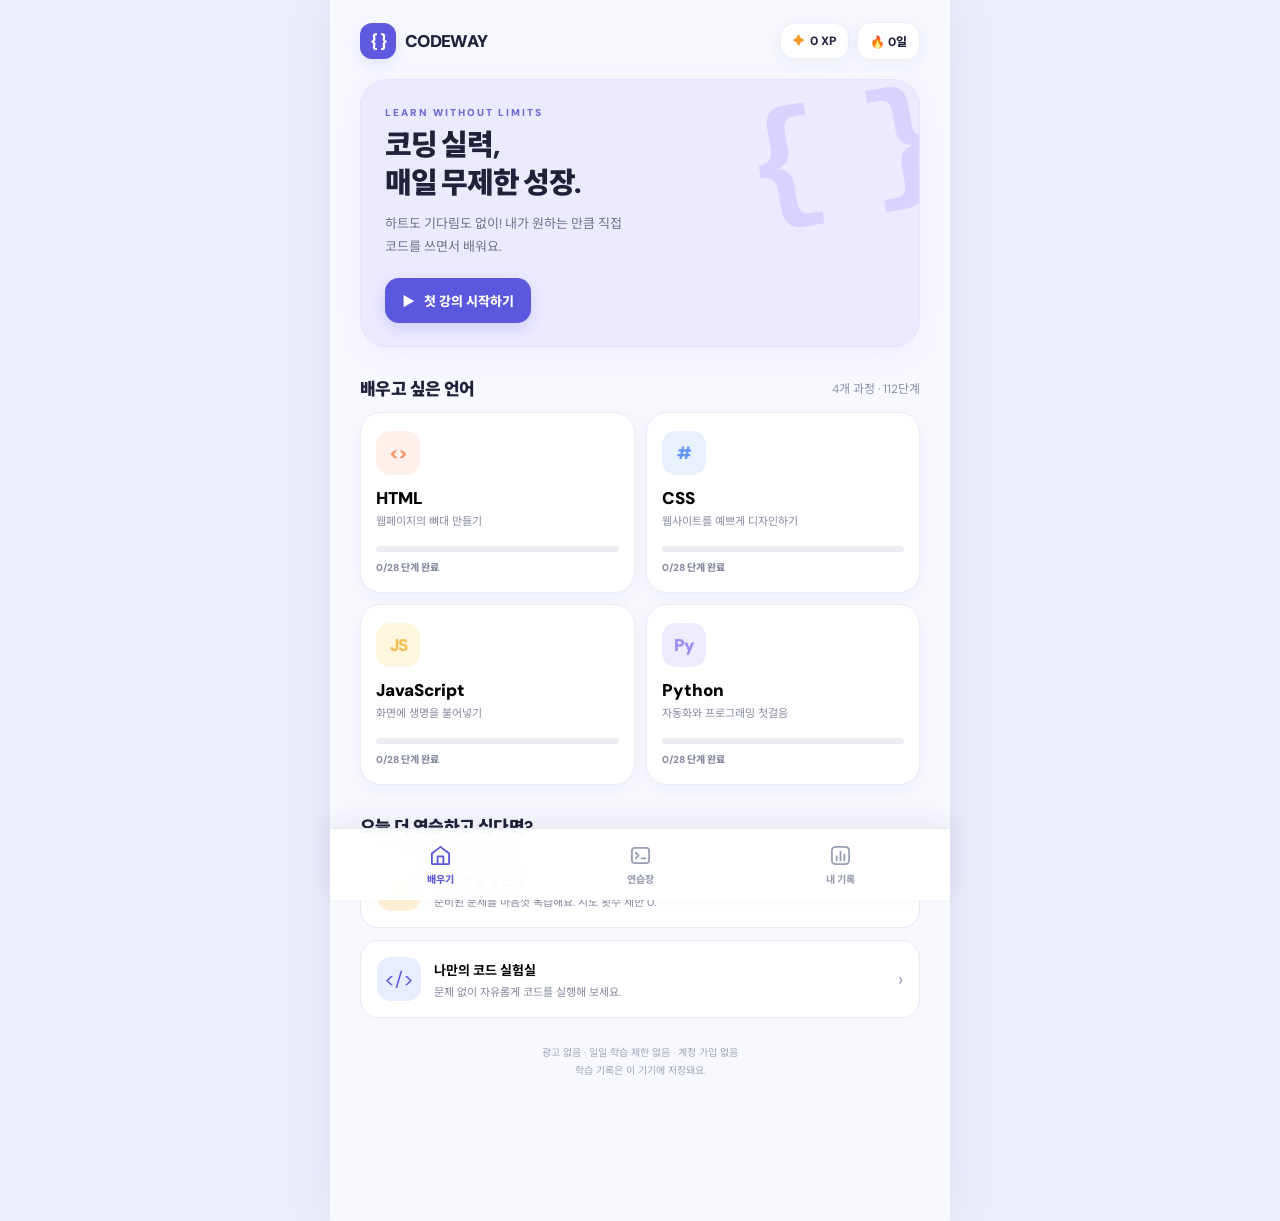
==== index.html @ e931403c "Add files via upload" ====
<!doctype html>
<html lang="ko">
<head>
  <meta charset="utf-8">
  <meta name="viewport" content="width=device-width, initial-scale=1, viewport-fit=cover">
  <meta name="theme-color" content="#f8f9ff">
  <meta name="apple-mobile-web-app-capable" content="yes">
  <meta name="apple-mobile-web-app-status-bar-style" content="default">
  <meta name="apple-mobile-web-app-title" content="CODEWAY">
  <meta name="description" content="하루 제한 없이 배우는 한국어 코딩 학습 앱. HTML, CSS, JavaScript, Python 무료 강의와 실습.">
  <link rel="manifest" href="./manifest.webmanifest">
  <link rel="apple-touch-icon" href="./icon-192.png">
  <link rel="icon" type="image/svg+xml" href="./icon.svg">
  <link rel="stylesheet" href="./styles.css">
  <title>CODEWAY — 무제한 코딩 학습</title>
</head>
<body>
  <div id="app" aria-live="off"><div class="boot"><div class="brand-mark">{ }</div><strong>CODEWAY</strong><p>코딩의 모든 날이 열려 있어요.</p></div></div>
  <div id="toast" class="toast" role="status" aria-live="polite"></div>
  <script src="./lessons.js"></script>
  <script src="./app.js"></script>
</body>
</html>
---- styles.css ----
@import url('https://fonts.googleapis.com/css2?family=DM+Sans:wght@400;500;600;700;800&family=Noto+Sans+KR:wght@400;500;600;700;800;900&display=swap');
:root{font-family:'DM Sans','Noto Sans KR',-apple-system,BlinkMacSystemFont,sans-serif;color:#20223c;background:#f8f9ff;font-synthesis:none;-webkit-font-smoothing:antialiased}*{box-sizing:border-box}html{scroll-behavior:smooth}body{margin:0;min-width:320px}button,textarea,select{font:inherit}button{cursor:pointer}button:disabled{cursor:wait;opacity:.55}a{color:inherit}#app{max-width:620px;margin:0 auto;min-height:100dvh;background:#f8f9ff}.screen{padding:0 22px 115px;min-height:100dvh}.boot{min-height:100dvh;display:flex;align-items:center;justify-content:center;flex-direction:column;gap:9px}.boot p{color:#7c8096}.topbar{display:flex;justify-content:space-between;align-items:center;padding-top:calc(22px + env(safe-area-inset-top,0px));padding-bottom:19px;gap:12px}.brand{display:flex;align-items:center;gap:9px;font-weight:900;font-size:17px;letter-spacing:-.65px}.brand-mark{width:36px;height:36px;background:#5e59df;color:white;border-radius:12px;display:grid;place-items:center;font-size:17px;font-weight:800;letter-spacing:-1px;box-shadow:0 6px 16px #5d59df24}.top-right{display:flex;gap:8px;align-items:center}.metric{background:white;border:1px solid #eeeef8;border-radius:14px;padding:9px 12px;font-weight:800;font-size:12px;display:flex;gap:5px;align-items:center;box-shadow:0 4px 18px #232a6010}.metric .spark{color:#f09a25}.eyebrow{text-transform:uppercase;letter-spacing:2px;color:#6e6bd4;font-size:10px;font-weight:900;margin:0 0 7px}.hero{background:#eceaff;border-radius:27px;position:relative;padding:26px 24px 23px;overflow:hidden;border:1px solid #e6e1ff;box-shadow:0 8px 30px #514cd210}.hero::after{content:'{ }';position:absolute;font-family:monospace;font-size:132px;font-weight:900;letter-spacing:-20px;color:#d8d3ff;right:-5px;top:3px;transform:rotate(-10deg);pointer-events:none}.hero>*{position:relative;z-index:1}.hero h1{font-size:29px;letter-spacing:-1.3px;line-height:1.32;margin:0 0 9px;font-weight:900}.hero p{font-size:13px;color:#71738d;line-height:1.8;margin:0 0 20px;max-width:244px}.primary{border:none;background:#5c58dd;color:#fff;font-weight:800;padding:13px 17px;border-radius:14px;box-shadow:0 5px 14px #5c58dd30;display:inline-flex;align-items:center;justify-content:center;gap:9px;font-size:13px}.primary:active,.outline:active,.course-card:active,.lesson-row:active{transform:scale(.985)}.primary.large{width:100%;font-size:15px;padding:16px}.secondary{border:none;background:#ecebfb;border-radius:13px;color:#5353b7;font-weight:800;padding:12px 15px;font-size:13px}.outline{border:1px solid #e1e2f0;background:#fff;border-radius:13px;padding:12px 15px;color:#373b57;font-weight:800;font-size:13px}.mini-text{font-size:12px;color:#8b90a6}.section-head{display:flex;justify-content:space-between;align-items:center;gap:8px;margin:28px 0 12px}.section-head h2{font-size:17px;font-weight:900;letter-spacing:-.6px;margin:0}.section-head .helper{font-size:12px;color:#8b90a6}.cards{display:grid;grid-template-columns:1fr 1fr;gap:11px}.course-card{border:1px solid #eaebf5;background:white;border-radius:21px;padding:18px 15px;text-align:left;min-height:178px;box-shadow:0 5px 17px #1f26600b;display:flex;flex-direction:column;transition:transform .1s}.course-logo{width:44px;height:44px;border-radius:14px;background:var(--tint);display:grid;place-items:center;font-weight:900;color:var(--accent);font-size:17px;letter-spacing:-1px}.course-card strong{font-size:17px;font-weight:900;margin:12px 0 4px}.course-card small{font-size:11px;color:#878ba2;line-height:1.5;min-height:33px}.progress-line{height:6px;background:#ececf5;border-radius:10px;overflow:hidden;width:100%;margin-top:auto}.progress-line span{display:block;background:var(--accent,#625be0);height:100%;border-radius:10px;transition:width .2s}.progress-meta{color:#858ba1;font-size:10px;font-weight:800;margin-top:7px}.callout{background:white;border:1px solid #e8e9f5;padding:16px;border-radius:18px;display:flex;align-items:center;gap:13px;margin-top:12px}.callout-icon{width:44px;height:44px;background:#fff0d7;color:#b76e16;border-radius:14px;display:grid;place-items:center;font-size:20px;flex-shrink:0}.callout-copy{flex:1;min-width:0}.callout-copy strong{font-size:13px}.callout-copy p{font-size:11px;color:#84899e;margin:4px 0 0;line-height:1.5}.callout-arrow{font-size:19px;color:#9b9eb3}.bottom-nav{position:fixed;bottom:0;left:50%;transform:translateX(-50%);width:min(100%,620px);display:grid;grid-template-columns:repeat(3,1fr);background:#ffffffed;border-top:1px solid #e9e9f5;backdrop-filter:blur(22px);padding:10px 10px calc(9px + env(safe-area-inset-bottom,0px));z-index:30;box-shadow:0 -9px 22px #2e315712}.nav-item{border:0;background:transparent;color:#9aa0b3;display:flex;flex-direction:column;align-items:center;gap:4px;font-weight:800;font-size:10px;padding:5px}.nav-item.active{color:#5c58dc}.nav-item svg{width:23px;height:23px;stroke:currentColor;stroke-width:1.9;fill:none;stroke-linecap:round;stroke-linejoin:round}.page-title{font-size:27px;line-height:1.3;font-weight:900;letter-spacing:-1px;margin:10px 0 6px}.page-subtitle{font-size:13px;color:#8b90a6;margin:0 0 24px;line-height:1.75}.back{background:none;border:none;padding:9px 0;color:#52546c;font-weight:800;font-size:14px}.course-head{border-radius:25px;padding:22px;background:var(--tint);margin:11px 0 18px;display:flex;gap:14px;align-items:center}.course-head .course-logo{width:56px;height:56px;background:#ffffffb8;font-size:22px;border-radius:17px;flex-shrink:0}.course-head strong{font-size:22px;font-weight:900}.course-head p{font-size:12px;color:#777c95;margin:4px 0 0}.chapter{border:1px solid #e9eaf4;border-radius:19px;background:white;margin-bottom:13px;overflow:hidden}.chapter-head{padding:15px 17px;display:flex;align-items:center;gap:10px;border-bottom:1px solid #f0f0f6}.chapter-num{background:#f0effe;color:#6561cc;width:36px;height:36px;display:grid;place-items:center;border-radius:12px;font-weight:900;font-size:12px}.chapter-head strong{font-size:14px}.chapter-head p{margin:3px 0 0;font-size:11px;color:#9296a9}.lesson-row{display:flex;align-items:center;gap:12px;width:100%;border:none;background:white;padding:12px 16px;text-align:left;border-bottom:1px solid #f1f2f8}.lesson-row:last-child{border:0}.lesson-symbol{width:34px;height:34px;border-radius:50%;background:#f1f2f8;display:grid;place-items:center;font-size:14px;font-weight:900;color:#9399b5;flex-shrink:0}.lesson-symbol.done{color:#fff;background:#6ec79d}.lesson-symbol.quiz{color:#c38b20;background:#fff2cf}.lesson-row strong{font-size:12px;font-weight:800;flex:1}.lesson-row small{font-size:11px;color:#9aa1b3}.lesson-row .chevron{color:#b2b5c6;font-size:18px}.lesson-top{padding:calc(14px + env(safe-area-inset-top,0px)) 20px 15px;display:flex;align-items:center;gap:14px;position:sticky;top:0;background:#f8f9ffef;backdrop-filter:blur(18px);z-index:20}.close-x{width:34px;height:34px;border:none;background:#fff;border-radius:11px;font-size:21px;color:#53536c;box-shadow:0 2px 8px #2220440b}.lesson-top .progress-line{margin:0;flex:1;height:8px}.lesson-count{font-size:11px;font-weight:900;color:#8c8ca4;white-space:nowrap}.lesson-screen{padding:0 20px 140px}.pill{display:inline-flex;border-radius:99px;padding:6px 10px;background:#efedff;color:#5f5bbf;font-size:10px;font-weight:900;letter-spacing:.3px;margin-top:13px}.lesson-heading{font-size:27px;font-weight:900;letter-spacing:-1.1px;margin:13px 0 12px;line-height:1.32}.lesson-explain{font-size:14px;color:#60677e;line-height:1.9;background:#fff;border:1px solid #eeedf7;border-radius:16px;padding:16px;margin-bottom:17px;white-space:pre-wrap}.lesson-subhead{font-weight:900;font-size:14px;margin:20px 0 10px;display:flex;justify-content:space-between;align-items:center}.sample{background:#252941;color:#e7eaff;border-radius:16px;padding:15px;white-space:pre-wrap;font-size:12px;line-height:1.7;overflow-x:auto;font-family:ui-monospace,SFMono-Regular,Consolas,monospace;margin:0 0 17px}.task-box{border:1px solid #dedcf9;background:#f0efff;border-radius:16px;padding:16px;margin:12px 0 14px}.task-box .task-label{font-size:10px;letter-spacing:1px;font-weight:900;color:#6962c8}.task-box p{font-size:13px;font-weight:750;line-height:1.75;color:#323654;margin:6px 0 0}.editor-wrap{border:1px solid #e1e4ee;background:#20243b;border-radius:17px;overflow:hidden;box-shadow:0 8px 26px #20243b14}.editor-top{display:flex;align-items:center;justify-content:space-between;background:#2c304a;color:#a9b2d0;padding:11px 13px;font-size:11px;font-weight:800}.dots{display:flex;gap:5px;align-items:center}.dots i{display:block;width:7px;height:7px;border-radius:50%;background:#ff7b91}.dots i:nth-child(2){background:#ffca6b}.dots i:nth-child(3){background:#6bd4ab}.code-input{width:100%;min-height:195px;max-height:440px;padding:17px 15px;background:#20243b;color:#f2f4ff;border:0;resize:vertical;outline:none;font:13px/1.75 ui-monospace,SFMono-Regular,Consolas,monospace;tab-size:2;display:block;overflow-wrap:normal;white-space:pre}.code-input::placeholder{color:#79819b}.keyboard-row{background:#2c304a;display:flex;gap:6px;padding:8px 10px;overflow-x:auto}.keycap{background:#404763;border:1px solid #565e7d;color:#e7eaf8;border-radius:7px;min-width:33px;height:29px;font:12px ui-monospace,monospace;flex:0 0 auto}.editor-tools{display:flex;gap:8px;margin-top:11px;flex-wrap:wrap}.hint{border:1px solid #f4e3b5;background:#fff9e7;border-radius:13px;padding:13px;margin-top:12px;font-size:12px;line-height:1.75;color:#906f23}.answer{white-space:pre-wrap;background:#f0f8f2;color:#2e7150;border:1px solid #cbe9d7;border-radius:13px;padding:13px;line-height:1.8;font:12px ui-monospace,monospace;overflow-x:auto;margin-top:12px}.feedback{border-radius:16px;padding:15px;margin-top:16px;font-size:12px;line-height:1.7}.feedback.pass{background:#ebfaf3;border:1px solid #b9e5ce;color:#276648}.feedback.fail{background:#fff5ec;border:1px solid #f1d6c0;color:#91542a}.feedback.error{background:#fff0f2;border:1px solid #f0c8d2;color:#9d3858}.feedback strong{font-size:14px;font-weight:900}.feedback pre{margin:11px 0 0;background:#ffffffaa;border:1px solid #ffffffad;border-radius:8px;padding:10px;white-space:pre-wrap;overflow-wrap:anywhere;font:12px/1.6 ui-monospace,monospace;max-height:200px;overflow:auto}.preview{width:100%;height:180px;background:#fff;border:1px solid #e6e7ee;border-radius:14px;margin:8px 0 5px}.run-bar{margin-top:16px}.finish-actions{display:flex;gap:8px;margin-top:12px}.finish-actions button{flex:1}.quiz-options{display:grid;gap:10px;margin:15px 0}.quiz-option{background:white;border:1.5px solid #e6e7f1;border-radius:15px;padding:17px 16px;font-weight:800;font-size:14px;text-align:left;color:#363a58;display:flex;align-items:center;gap:12px}.quiz-option:disabled{opacity:1;cursor:default}.quiz-option.correct{border-color:#56bc91;background:#effaf3;color:#25724e}.quiz-option.incorrect{border-color:#ed8d91;background:#fff3f4;color:#a64c59}.quiz-option .opt-letter{width:29px;height:29px;border-radius:9px;background:#f0effc;color:#6865c4;display:grid;place-items:center;font-size:12px;flex-shrink:0}.quiz-question{font-size:18px;font-weight:900;line-height:1.65;margin:14px 0 15px}.playground-intro{border-radius:20px;padding:20px;background:#edeaff;margin-bottom:20px}.playground-intro h2{font-size:20px;margin:0 0 7px}.playground-intro p{color:#73768e;font-size:12px;margin:0;line-height:1.7}.lang-tabs{display:grid;grid-template-columns:repeat(4,1fr);gap:6px;margin:12px 0}.lang-tab{border:none;background:#f0f0f7;padding:10px 4px;border-radius:11px;color:#85899d;font-size:12px;font-weight:900}.lang-tab.active{background:#5e59df;color:white}.record-banner{background:#242747;color:white;padding:22px;border-radius:24px;display:flex;align-items:center;justify-content:space-between;margin:16px 0}.record-banner h2{font-size:29px;font-weight:900;margin:4px 0}.record-banner p{margin:0;font-size:11px;color:#bdc4df}.record-star{font-size:43px}.stats-grid{display:grid;grid-template-columns:repeat(2,1fr);gap:11px}.stat-tile{border:1px solid #e9eaf4;border-radius:18px;background:#fff;padding:18px}.stat-tile strong{font-size:24px;font-weight:900}.stat-tile p{font-size:11px;color:#9a9eb1;margin:7px 0 0}.activity{display:flex;align-items:end;gap:9px;height:150px;padding:15px 2px 0}.day{flex:1;display:flex;flex-direction:column;align-items:center;justify-content:end;gap:8px;height:100%}.bar-track{height:108px;border-radius:8px;background:#f0eff9;width:100%;display:flex;align-items:end;overflow:hidden}.bar-fill{background:#837cf0;width:100%;border-radius:7px 7px 3px 3px;min-height:0}.day span{color:#969bac;font-size:10px;font-weight:800}.course-progress-row{background:#fff;border:1px solid #e9eaf4;border-radius:16px;padding:14px;margin-bottom:9px}.course-progress-row .line{display:flex;justify-content:space-between;font-size:13px;font-weight:800;margin-bottom:11px}.course-progress-row .line small{font-size:11px;color:#9a9db2}.info-note{padding:13px;background:#fff;border:1px solid #e6e7f2;border-radius:13px;color:#9296a8;font-size:11px;line-height:1.8;margin:14px 0}.toast{position:fixed;z-index:100;bottom:calc(97px + env(safe-area-inset-bottom,0px));left:50%;transform:translate(-50%,30px);opacity:0;pointer-events:none;background:#222640;color:white;font-size:12px;font-weight:800;padding:12px 17px;border-radius:12px;box-shadow:0 15px 36px #161b4645;transition:.2s;max-width:92%;text-align:center}.toast.show{opacity:1;transform:translate(-50%,0)}.footer-note{text-align:center;color:#a1a5b5;font-size:10px;line-height:1.8;margin:26px 4px}.loading-spinner{display:inline-block;width:12px;height:12px;border:2px solid #ffffff80;border-top-color:white;border-radius:50%;animation:spin .7s linear infinite}@keyframes spin{to{transform:rotate(360deg)}}@media(min-width:620px){body{background:#ebeefa}#app{box-shadow:0 0 50px #252b6014}.screen{padding-left:30px;padding-right:30px}.lesson-screen{padding-left:30px;padding-right:30px}}@media(max-width:370px){.screen{padding-left:16px;padding-right:16px}.hero{padding:23px 20px}.hero h1{font-size:26px}.metric{padding:8px}.course-card{padding:14px 11px}.lesson-screen{padding-left:15px;padding-right:15px}}
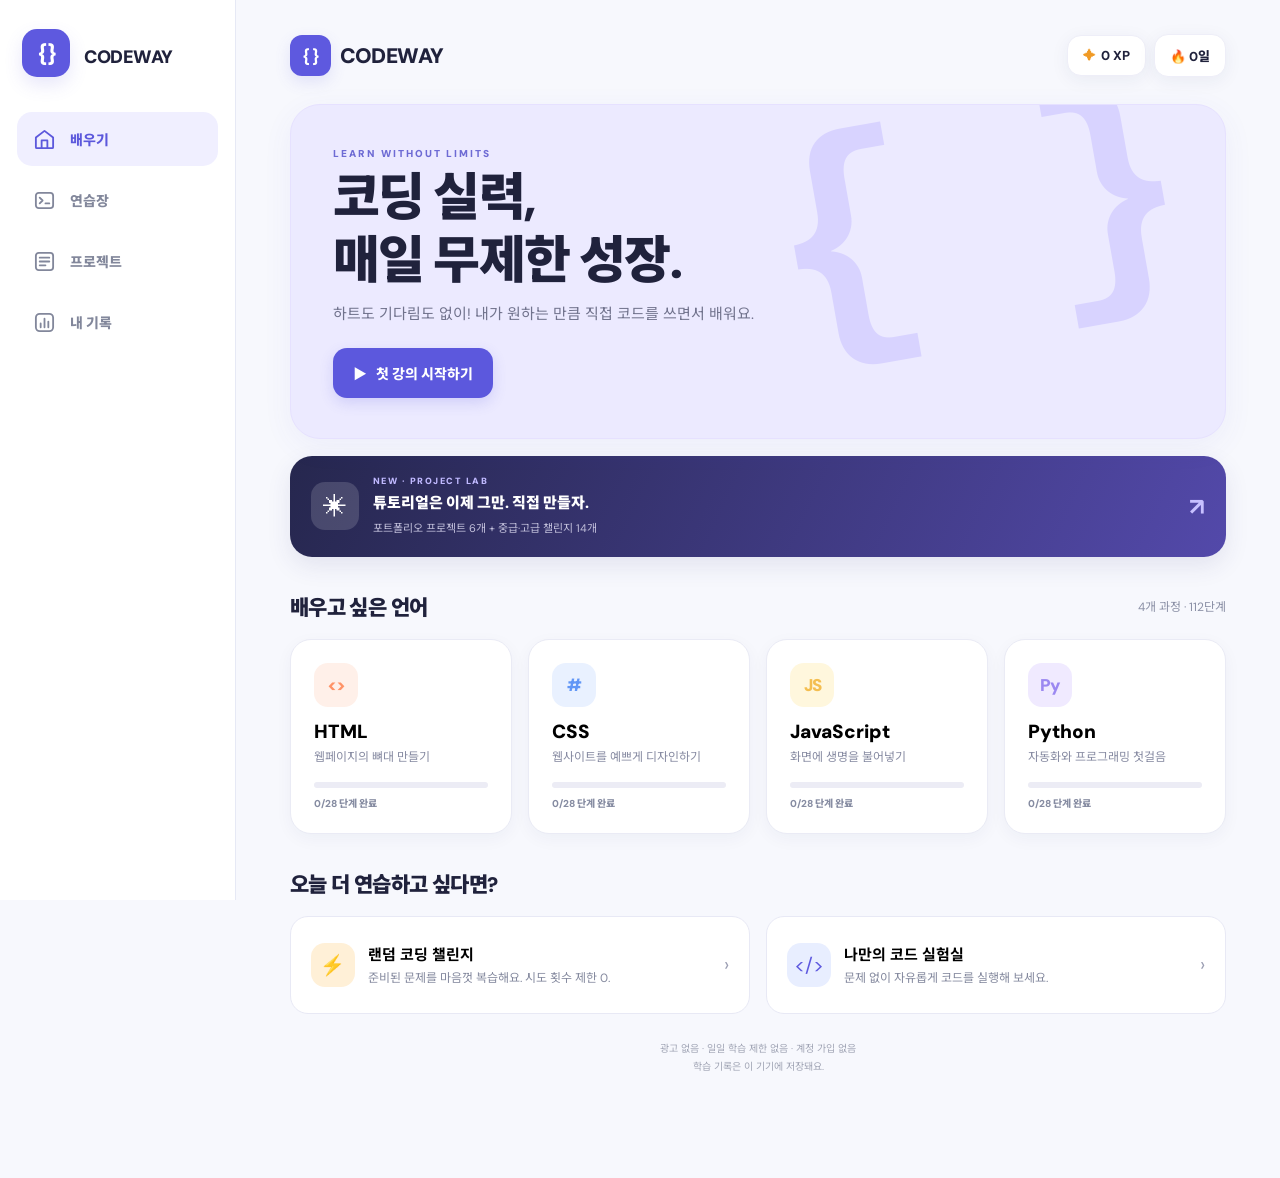
==== commit 1955bb46: "Add files via upload" ====
--- a/index.html
+++ b/index.html
@@ -7,17 +7,17 @@
   <meta name="apple-mobile-web-app-capable" content="yes">
   <meta name="apple-mobile-web-app-status-bar-style" content="default">
   <meta name="apple-mobile-web-app-title" content="CODEWAY">
-  <meta name="description" content="하루 제한 없이 배우는 한국어 코딩 학습 앱. HTML, CSS, JavaScript, Python 무료 강의와 실습.">
+  <meta name="description" content="하루 제한 없이 배우는 한국어 코딩 학습 앱. 기초 강의, 중급·고급 챌린지, 포트폴리오 프로젝트 제작.">
   <link rel="manifest" href="./manifest.webmanifest">
   <link rel="apple-touch-icon" href="./icon-192.png">
   <link rel="icon" type="image/svg+xml" href="./icon.svg">
-  <link rel="stylesheet" href="./styles.css">
+  <link rel="stylesheet" href="./styles.css?v=4.0.0">
   <title>CODEWAY — 무제한 코딩 학습</title>
 </head>
 <body>
   <div id="app" aria-live="off"><div class="boot"><div class="brand-mark">{ }</div><strong>CODEWAY</strong><p>코딩의 모든 날이 열려 있어요.</p></div></div>
   <div id="toast" class="toast" role="status" aria-live="polite"></div>
-  <script src="./lessons.js"></script>
-  <script src="./app.js"></script>
+  <script src="./lessons.js?v=4.0.0"></script>
+  <script src="./app.js?v=4.0.0"></script>
 </body>
 </html>
--- a/styles.css
+++ b/styles.css
@@ -1,2 +1,133 @@
 @import url('https://fonts.googleapis.com/css2?family=DM+Sans:wght@400;500;600;700;800&family=Noto+Sans+KR:wght@400;500;600;700;800;900&display=swap');
 :root{font-family:'DM Sans','Noto Sans KR',-apple-system,BlinkMacSystemFont,sans-serif;color:#20223c;background:#f8f9ff;font-synthesis:none;-webkit-font-smoothing:antialiased}*{box-sizing:border-box}html{scroll-behavior:smooth}body{margin:0;min-width:320px}button,textarea,select{font:inherit}button{cursor:pointer}button:disabled{cursor:wait;opacity:.55}a{color:inherit}#app{max-width:620px;margin:0 auto;min-height:100dvh;background:#f8f9ff}.screen{padding:0 22px 115px;min-height:100dvh}.boot{min-height:100dvh;display:flex;align-items:center;justify-content:center;flex-direction:column;gap:9px}.boot p{color:#7c8096}.topbar{display:flex;justify-content:space-between;align-items:center;padding-top:calc(22px + env(safe-area-inset-top,0px));padding-bottom:19px;gap:12px}.brand{display:flex;align-items:center;gap:9px;font-weight:900;font-size:17px;letter-spacing:-.65px}.brand-mark{width:36px;height:36px;background:#5e59df;color:white;border-radius:12px;display:grid;place-items:center;font-size:17px;font-weight:800;letter-spacing:-1px;box-shadow:0 6px 16px #5d59df24}.top-right{display:flex;gap:8px;align-items:center}.metric{background:white;border:1px solid #eeeef8;border-radius:14px;padding:9px 12px;font-weight:800;font-size:12px;display:flex;gap:5px;align-items:center;box-shadow:0 4px 18px #232a6010}.metric .spark{color:#f09a25}.eyebrow{text-transform:uppercase;letter-spacing:2px;color:#6e6bd4;font-size:10px;font-weight:900;margin:0 0 7px}.hero{background:#eceaff;border-radius:27px;position:relative;padding:26px 24px 23px;overflow:hidden;border:1px solid #e6e1ff;box-shadow:0 8px 30px #514cd210}.hero::after{content:'{ }';position:absolute;font-family:monospace;font-size:132px;font-weight:900;letter-spacing:-20px;color:#d8d3ff;right:-5px;top:3px;transform:rotate(-10deg);pointer-events:none}.hero>*{position:relative;z-index:1}.hero h1{font-size:29px;letter-spacing:-1.3px;line-height:1.32;margin:0 0 9px;font-weight:900}.hero p{font-size:13px;color:#71738d;line-height:1.8;margin:0 0 20px;max-width:244px}.primary{border:none;background:#5c58dd;color:#fff;font-weight:800;padding:13px 17px;border-radius:14px;box-shadow:0 5px 14px #5c58dd30;display:inline-flex;align-items:center;justify-content:center;gap:9px;font-size:13px}.primary:active,.outline:active,.course-card:active,.lesson-row:active{transform:scale(.985)}.primary.large{width:100%;font-size:15px;padding:16px}.secondary{border:none;background:#ecebfb;border-radius:13px;color:#5353b7;font-weight:800;padding:12px 15px;font-size:13px}.outline{border:1px solid #e1e2f0;background:#fff;border-radius:13px;padding:12px 15px;color:#373b57;font-weight:800;font-size:13px}.mini-text{font-size:12px;color:#8b90a6}.section-head{display:flex;justify-content:space-between;align-items:center;gap:8px;margin:28px 0 12px}.section-head h2{font-size:17px;font-weight:900;letter-spacing:-.6px;margin:0}.section-head .helper{font-size:12px;color:#8b90a6}.cards{display:grid;grid-template-columns:1fr 1fr;gap:11px}.course-card{border:1px solid #eaebf5;background:white;border-radius:21px;padding:18px 15px;text-align:left;min-height:178px;box-shadow:0 5px 17px #1f26600b;display:flex;flex-direction:column;transition:transform .1s}.course-logo{width:44px;height:44px;border-radius:14px;background:var(--tint);display:grid;place-items:center;font-weight:900;color:var(--accent);font-size:17px;letter-spacing:-1px}.course-card strong{font-size:17px;font-weight:900;margin:12px 0 4px}.course-card small{font-size:11px;color:#878ba2;line-height:1.5;min-height:33px}.progress-line{height:6px;background:#ececf5;border-radius:10px;overflow:hidden;width:100%;margin-top:auto}.progress-line span{display:block;background:var(--accent,#625be0);height:100%;border-radius:10px;transition:width .2s}.progress-meta{color:#858ba1;font-size:10px;font-weight:800;margin-top:7px}.callout{background:white;border:1px solid #e8e9f5;padding:16px;border-radius:18px;display:flex;align-items:center;gap:13px;margin-top:12px}.callout-icon{width:44px;height:44px;background:#fff0d7;color:#b76e16;border-radius:14px;display:grid;place-items:center;font-size:20px;flex-shrink:0}.callout-copy{flex:1;min-width:0}.callout-copy strong{font-size:13px}.callout-copy p{font-size:11px;color:#84899e;margin:4px 0 0;line-height:1.5}.callout-arrow{font-size:19px;color:#9b9eb3}.bottom-nav{position:fixed;bottom:0;left:50%;transform:translateX(-50%);width:min(100%,620px);display:grid;grid-template-columns:repeat(3,1fr);background:#ffffffed;border-top:1px solid #e9e9f5;backdrop-filter:blur(22px);padding:10px 10px calc(9px + env(safe-area-inset-bottom,0px));z-index:30;box-shadow:0 -9px 22px #2e315712}.nav-item{border:0;background:transparent;color:#9aa0b3;display:flex;flex-direction:column;align-items:center;gap:4px;font-weight:800;font-size:10px;padding:5px}.nav-item.active{color:#5c58dc}.nav-item svg{width:23px;height:23px;stroke:currentColor;stroke-width:1.9;fill:none;stroke-linecap:round;stroke-linejoin:round}.page-title{font-size:27px;line-height:1.3;font-weight:900;letter-spacing:-1px;margin:10px 0 6px}.page-subtitle{font-size:13px;color:#8b90a6;margin:0 0 24px;line-height:1.75}.back{background:none;border:none;padding:9px 0;color:#52546c;font-weight:800;font-size:14px}.course-head{border-radius:25px;padding:22px;background:var(--tint);margin:11px 0 18px;display:flex;gap:14px;align-items:center}.course-head .course-logo{width:56px;height:56px;background:#ffffffb8;font-size:22px;border-radius:17px;flex-shrink:0}.course-head strong{font-size:22px;font-weight:900}.course-head p{font-size:12px;color:#777c95;margin:4px 0 0}.chapter{border:1px solid #e9eaf4;border-radius:19px;background:white;margin-bottom:13px;overflow:hidden}.chapter-head{padding:15px 17px;display:flex;align-items:center;gap:10px;border-bottom:1px solid #f0f0f6}.chapter-num{background:#f0effe;color:#6561cc;width:36px;height:36px;display:grid;place-items:center;border-radius:12px;font-weight:900;font-size:12px}.chapter-head strong{font-size:14px}.chapter-head p{margin:3px 0 0;font-size:11px;color:#9296a9}.lesson-row{display:flex;align-items:center;gap:12px;width:100%;border:none;background:white;padding:12px 16px;text-align:left;border-bottom:1px solid #f1f2f8}.lesson-row:last-child{border:0}.lesson-symbol{width:34px;height:34px;border-radius:50%;background:#f1f2f8;display:grid;place-items:center;font-size:14px;font-weight:900;color:#9399b5;flex-shrink:0}.lesson-symbol.done{color:#fff;background:#6ec79d}.lesson-symbol.quiz{color:#c38b20;background:#fff2cf}.lesson-row strong{font-size:12px;font-weight:800;flex:1}.lesson-row small{font-size:11px;color:#9aa1b3}.lesson-row .chevron{color:#b2b5c6;font-size:18px}.lesson-top{padding:calc(14px + env(safe-area-inset-top,0px)) 20px 15px;display:flex;align-items:center;gap:14px;position:sticky;top:0;background:#f8f9ffef;backdrop-filter:blur(18px);z-index:20}.close-x{width:34px;height:34px;border:none;background:#fff;border-radius:11px;font-size:21px;color:#53536c;box-shadow:0 2px 8px #2220440b}.lesson-top .progress-line{margin:0;flex:1;height:8px}.lesson-count{font-size:11px;font-weight:900;color:#8c8ca4;white-space:nowrap}.lesson-screen{padding:0 20px 140px}.pill{display:inline-flex;border-radius:99px;padding:6px 10px;background:#efedff;color:#5f5bbf;font-size:10px;font-weight:900;letter-spacing:.3px;margin-top:13px}.lesson-heading{font-size:27px;font-weight:900;letter-spacing:-1.1px;margin:13px 0 12px;line-height:1.32}.lesson-explain{font-size:14px;color:#60677e;line-height:1.9;background:#fff;border:1px solid #eeedf7;border-radius:16px;padding:16px;margin-bottom:17px;white-space:pre-wrap}.lesson-subhead{font-weight:900;font-size:14px;margin:20px 0 10px;display:flex;justify-content:space-between;align-items:center}.sample{background:#252941;color:#e7eaff;border-radius:16px;padding:15px;white-space:pre-wrap;font-size:12px;line-height:1.7;overflow-x:auto;font-family:ui-monospace,SFMono-Regular,Consolas,monospace;margin:0 0 17px}.task-box{border:1px solid #dedcf9;background:#f0efff;border-radius:16px;padding:16px;margin:12px 0 14px}.task-box .task-label{font-size:10px;letter-spacing:1px;font-weight:900;color:#6962c8}.task-box p{font-size:13px;font-weight:750;line-height:1.75;color:#323654;margin:6px 0 0}.editor-wrap{border:1px solid #e1e4ee;background:#20243b;border-radius:17px;overflow:hidden;box-shadow:0 8px 26px #20243b14}.editor-top{display:flex;align-items:center;justify-content:space-between;background:#2c304a;color:#a9b2d0;padding:11px 13px;font-size:11px;font-weight:800}.dots{display:flex;gap:5px;align-items:center}.dots i{display:block;width:7px;height:7px;border-radius:50%;background:#ff7b91}.dots i:nth-child(2){background:#ffca6b}.dots i:nth-child(3){background:#6bd4ab}.code-input{width:100%;min-height:195px;max-height:440px;padding:17px 15px;background:#20243b;color:#f2f4ff;border:0;resize:vertical;outline:none;font:13px/1.75 ui-monospace,SFMono-Regular,Consolas,monospace;tab-size:2;display:block;overflow-wrap:normal;white-space:pre}.code-input::placeholder{color:#79819b}.keyboard-row{background:#2c304a;display:flex;gap:6px;padding:8px 10px;overflow-x:auto}.keycap{background:#404763;border:1px solid #565e7d;color:#e7eaf8;border-radius:7px;min-width:33px;height:29px;font:12px ui-monospace,monospace;flex:0 0 auto}.editor-tools{display:flex;gap:8px;margin-top:11px;flex-wrap:wrap}.hint{border:1px solid #f4e3b5;background:#fff9e7;border-radius:13px;padding:13px;margin-top:12px;font-size:12px;line-height:1.75;color:#906f23}.answer{white-space:pre-wrap;background:#f0f8f2;color:#2e7150;border:1px solid #cbe9d7;border-radius:13px;padding:13px;line-height:1.8;font:12px ui-monospace,monospace;overflow-x:auto;margin-top:12px}.feedback{border-radius:16px;padding:15px;margin-top:16px;font-size:12px;line-height:1.7}.feedback.pass{background:#ebfaf3;border:1px solid #b9e5ce;color:#276648}.feedback.fail{background:#fff5ec;border:1px solid #f1d6c0;color:#91542a}.feedback.error{background:#fff0f2;border:1px solid #f0c8d2;color:#9d3858}.feedback strong{font-size:14px;font-weight:900}.feedback pre{margin:11px 0 0;background:#ffffffaa;border:1px solid #ffffffad;border-radius:8px;padding:10px;white-space:pre-wrap;overflow-wrap:anywhere;font:12px/1.6 ui-monospace,monospace;max-height:200px;overflow:auto}.preview{width:100%;height:180px;background:#fff;border:1px solid #e6e7ee;border-radius:14px;margin:8px 0 5px}.run-bar{margin-top:16px}.finish-actions{display:flex;gap:8px;margin-top:12px}.finish-actions button{flex:1}.quiz-options{display:grid;gap:10px;margin:15px 0}.quiz-option{background:white;border:1.5px solid #e6e7f1;border-radius:15px;padding:17px 16px;font-weight:800;font-size:14px;text-align:left;color:#363a58;display:flex;align-items:center;gap:12px}.quiz-option:disabled{opacity:1;cursor:default}.quiz-option.correct{border-color:#56bc91;background:#effaf3;color:#25724e}.quiz-option.incorrect{border-color:#ed8d91;background:#fff3f4;color:#a64c59}.quiz-option .opt-letter{width:29px;height:29px;border-radius:9px;background:#f0effc;color:#6865c4;display:grid;place-items:center;font-size:12px;flex-shrink:0}.quiz-question{font-size:18px;font-weight:900;line-height:1.65;margin:14px 0 15px}.playground-intro{border-radius:20px;padding:20px;background:#edeaff;margin-bottom:20px}.playground-intro h2{font-size:20px;margin:0 0 7px}.playground-intro p{color:#73768e;font-size:12px;margin:0;line-height:1.7}.lang-tabs{display:grid;grid-template-columns:repeat(4,1fr);gap:6px;margin:12px 0}.lang-tab{border:none;background:#f0f0f7;padding:10px 4px;border-radius:11px;color:#85899d;font-size:12px;font-weight:900}.lang-tab.active{background:#5e59df;color:white}.record-banner{background:#242747;color:white;padding:22px;border-radius:24px;display:flex;align-items:center;justify-content:space-between;margin:16px 0}.record-banner h2{font-size:29px;font-weight:900;margin:4px 0}.record-banner p{margin:0;font-size:11px;color:#bdc4df}.record-star{font-size:43px}.stats-grid{display:grid;grid-template-columns:repeat(2,1fr);gap:11px}.stat-tile{border:1px solid #e9eaf4;border-radius:18px;background:#fff;padding:18px}.stat-tile strong{font-size:24px;font-weight:900}.stat-tile p{font-size:11px;color:#9a9eb1;margin:7px 0 0}.activity{display:flex;align-items:end;gap:9px;height:150px;padding:15px 2px 0}.day{flex:1;display:flex;flex-direction:column;align-items:center;justify-content:end;gap:8px;height:100%}.bar-track{height:108px;border-radius:8px;background:#f0eff9;width:100%;display:flex;align-items:end;overflow:hidden}.bar-fill{background:#837cf0;width:100%;border-radius:7px 7px 3px 3px;min-height:0}.day span{color:#969bac;font-size:10px;font-weight:800}.course-progress-row{background:#fff;border:1px solid #e9eaf4;border-radius:16px;padding:14px;margin-bottom:9px}.course-progress-row .line{display:flex;justify-content:space-between;font-size:13px;font-weight:800;margin-bottom:11px}.course-progress-row .line small{font-size:11px;color:#9a9db2}.info-note{padding:13px;background:#fff;border:1px solid #e6e7f2;border-radius:13px;color:#9296a8;font-size:11px;line-height:1.8;margin:14px 0}.toast{position:fixed;z-index:100;bottom:calc(97px + env(safe-area-inset-bottom,0px));left:50%;transform:translate(-50%,30px);opacity:0;pointer-events:none;background:#222640;color:white;font-size:12px;font-weight:800;padding:12px 17px;border-radius:12px;box-shadow:0 15px 36px #161b4645;transition:.2s;max-width:92%;text-align:center}.toast.show{opacity:1;transform:translate(-50%,0)}.footer-note{text-align:center;color:#a1a5b5;font-size:10px;line-height:1.8;margin:26px 4px}.loading-spinner{display:inline-block;width:12px;height:12px;border:2px solid #ffffff80;border-top-color:white;border-radius:50%;animation:spin .7s linear infinite}@keyframes spin{to{transform:rotate(360deg)}}@media(min-width:620px){body{background:#ebeefa}#app{box-shadow:0 0 50px #252b6014}.screen{padding-left:30px;padding-right:30px}.lesson-screen{padding-left:30px;padding-right:30px}}@media(max-width:370px){.screen{padding-left:16px;padding-right:16px}.hero{padding:23px 20px}.hero h1{font-size:26px}.metric{padding:8px}.course-card{padding:14px 11px}.lesson-screen{padding-left:15px;padding-right:15px}}
+
+
+/* CODEWAY Responsive Layout v2 — mobile layout remains unchanged. */
+@media (min-width: 780px) {
+  :root { background: #f7f8fd; }
+  body { background: #f7f8fd; }
+  #app { max-width: none; margin: 0; box-shadow: none; background: #f7f8fd; }
+  .screen { margin-left: 92px; padding: 0 clamp(28px, 4.2vw, 68px) 76px; min-height: 100dvh; }
+  .screen > main, .screen > .topbar { max-width: 1240px; margin-left: auto; margin-right: auto; }
+  .screen > .topbar { padding-top: 34px; padding-bottom: 27px; }
+  .screen .brand { font-size: 21px; }
+  .screen .brand-mark { width: 41px; height: 41px; }
+  .metric { font-size: 13px; padding: 11px 15px; }
+  .bottom-nav, .bottom-nav.desktop-only {
+    position: fixed; top: 0; bottom: 0; left: 0; right: auto; transform: none;
+    width: 92px; height: 100dvh; display: flex; flex-direction: column;
+    align-items: stretch; justify-content: flex-start; gap: 11px;
+    padding: 96px 11px 24px; border: 0; border-right: 1px solid #e6e9f5;
+    border-radius: 0; background: #fff; box-shadow: none; backdrop-filter: none;
+    z-index: 40;
+  }
+  .bottom-nav::before {
+    content: '{ }'; display: grid; place-items: center;
+    width: 48px; height: 48px; position: absolute; top: 26px; left: 22px;
+    background: #5e59df; color: #fff; border-radius: 15px;
+    font-size: 22px; font-weight: 900; letter-spacing: -3px;
+    box-shadow: 0 8px 18px #5e59df25;
+  }
+  .nav-item { width: 100%; min-height: 70px; padding: 12px 8px;
+    border-radius: 15px; gap: 7px; color: #82879b; font-size: 11px; }
+  .nav-item:hover { background: #f5f5ff; color: #5c58dc; }
+  .nav-item.active { color: #5c58dc; background: #f0efff; }
+  .nav-item svg { width: 25px; height: 25px; }
+  .page-title { font-size: 36px; line-height: 1.23; margin-top: 12px; }
+  .page-subtitle { font-size: 14px; }
+  .hero { padding: 42px 42px 40px; border-radius: 30px; }
+  .hero h1 { font-size: clamp(35px, 4vw, 51px); line-height: 1.23; }
+  .hero p { max-width: 430px; font-size: 15px; }
+  .hero::after { font-size: clamp(154px, 20vw, 280px); right: 55px; top: -25px; }
+  .hero .primary { font-size: 14px; padding: 15px 20px; }
+  .section-head { margin-top: 34px; margin-bottom: 17px; }
+  .section-head h2 { font-size: 21px; }
+  .cards { gap: 16px; }
+  .course-card { min-height: 195px; padding: 23px; }
+  .course-card:hover { border-color: #beb9ff; transform: translateY(-2px); box-shadow: 0 10px 26px #4341a81a; }
+  .course-card strong { font-size: 19px; }
+  .course-card small { font-size: 12px; }
+  .callout { padding: 20px; }
+  .callout-copy strong { font-size: 15px; }
+  .callout-copy p { font-size: 12px; }
+  .chapter-grid { display: grid; grid-template-columns: repeat(2, minmax(0, 1fr)); gap: 16px; align-items: start; }
+  .chapter { margin: 0; }
+  .chapter-head { padding: 19px; }
+  .lesson-row { padding: 15px 19px; }
+  .lesson-row strong { font-size: 13px; }
+  .lesson-row:hover { background: #f9f9ff; }
+  .playground-intro { padding: 26px 30px; }
+  .playground-intro h2 { font-size: 23px; }
+  .playground-intro p { font-size: 13px; }
+  .code-input { font-size: 14px; line-height: 1.7; }
+  .stats-grid { grid-template-columns: repeat(4,minmax(0,1fr)); }
+  .stat-tile { padding: 24px; }
+  .stat-tile strong { font-size: 28px; }
+  .record-banner { padding: 30px; }
+  .toast { bottom: 32px; }
+  .lesson-top { margin-left: 92px; padding: 23px clamp(28px,4.2vw,68px) 18px; }
+  .lesson-top > * { flex-shrink: 0; }
+  .lesson-top .progress-line { flex-shrink: 1; }
+  .lesson-screen { max-width: none; margin-left: 92px; padding: 22px clamp(28px,4.2vw,68px) 80px; }
+  .lesson-screen > :not(.lesson-grid) { max-width: 960px; margin-left: auto; margin-right: auto; }
+  .lesson-grid { max-width: 1240px; margin: 0 auto; }
+  .lesson-heading { font-size: 34px; }
+  .lesson-explain { font-size: 15px; padding: 22px; }
+  .sample { font-size: 13px; padding: 20px; }
+  .task-box { padding: 20px; }
+  .task-box p { font-size: 14px; }
+  .quiz-options { grid-template-columns: repeat(2, minmax(0, 1fr)); }
+  .quiz-option { min-height: 74px; }
+  .preview { height: 320px; }
+  .desktop-lesson-nav { display: contents; }
+  button:focus-visible, textarea:focus-visible { outline: 3px solid #aaa5ff; outline-offset: 3px; }
+}
+@media (min-width: 1180px) {
+  .screen { margin-left: 236px; }
+  .bottom-nav, .bottom-nav.desktop-only { width: 236px; padding: 112px 17px 24px; gap: 7px; }
+  .bottom-nav::before { top: 29px; left: 22px; width: 48px; height: 48px; }
+  .bottom-nav::after { content: 'CODEWAY'; position: absolute; top: 45px; left: 84px; color: #20223c; font-size: 18px; font-weight: 900; letter-spacing: -.5px; }
+  .nav-item { flex-direction: row; justify-content: flex-start; gap: 14px; min-height: 54px; padding: 13px 16px; font-size: 14px; }
+  .nav-item svg { width: 23px; height: 23px; }
+  .cards { grid-template-columns: repeat(4, minmax(0,1fr)); }
+  .home-challenges { display: grid; grid-template-columns: repeat(2,minmax(0,1fr)); gap: 16px; }
+  .home-challenges .callout { margin-top: 0; min-height: 98px; }
+  .lesson-top { margin-left: 236px; }
+  .lesson-screen { margin-left: 236px; }
+  .lesson-grid { display: grid; grid-template-columns: minmax(0,.91fr) minmax(0,1.09fr); align-items: start; gap: clamp(24px,3.2vw,50px); }
+  .lesson-guide { position: sticky; top: 99px; min-width: 0; }
+  .lesson-workspace { min-width: 0; padding-top: 6px; }
+  .lesson-workspace .code-input { min-height: 300px !important; max-height: 680px; }
+  .playground-workspace { display: grid; grid-template-columns: minmax(0, 1.08fr) minmax(0, .92fr); gap: 22px; align-items: stretch; }
+  .playground-code, .playground-results { min-width: 0; }
+  .playground-code .code-input { min-height: 410px !important; max-height: 720px; }
+  .playground-results { background: #fff; border: 1px solid #e9eaf4; border-radius: 21px; padding: 23px; min-height: 500px; }
+}
+@media (min-width: 780px) and (max-width: 1179px) {
+  .playground-results { margin-top: 24px; }
+}
+/* Shared output panel also works on narrow mobile screens. */
+.result-title { font-size: 15px; font-weight: 900; margin: 2px 0 17px; display: flex; flex-wrap: wrap; justify-content: space-between; gap: 8px; }
+.result-empty { background: #f7f8fd; border: 1px dashed #d9dced; border-radius: 17px; min-height: 210px; padding: 30px 17px; display: flex; flex-direction: column; justify-content: center; align-items: center; text-align: center; }
+.result-empty span { font-size: 35px; font-weight: 700; color: #8987d5; padding-bottom: 10px; }
+.result-empty strong { font-size: 14px; }
+.result-empty p { font-size: 12px; line-height: 1.75; color: #9296aa; max-width: 240px; }
+@media (max-width: 779px) {
+  .bottom-nav.desktop-only { display: none; }
+  .playground-results { margin-top: 26px; }
+  .result-empty { min-height: 150px; }
+  .result-title { margin-top: 8px; }
+}
+
+/* v4 Project Lab entry — works on both desktop and mobile */
+.bottom-nav{grid-template-columns:repeat(4,minmax(0,1fr))}
+.nav-item{text-decoration:none;justify-content:center}
+@media(min-width:780px){.nav-item{justify-content:flex-start}}
+.lab-teaser{display:flex;align-items:center;gap:14px;background:linear-gradient(115deg,#26274e,#5349aa);color:#fff!important;border-radius:22px;padding:19px 21px;margin:17px 0 2px;text-decoration:none;box-shadow:0 9px 24px #32317a1a}
+.lab-teaser-icon{width:48px;height:48px;display:grid;place-items:center;flex:none;background:#ffffff26;color:#fff;border-radius:14px;font-size:24px}
+.lab-teaser>span:nth-child(2){display:grid;gap:5px;flex:1;min-width:0}
+.lab-teaser small{letter-spacing:1.5px;font-size:9px;color:#c0b9ff;font-weight:900}
+.lab-teaser strong{font-size:15px;font-weight:900;line-height:1.5}
+.lab-teaser em{font-size:11px;color:#c3c1dc;font-style:normal;line-height:1.6}
+.lab-teaser>b{font-size:24px;color:#c7c0ff}
+@media(max-width:779px){.lab-teaser{padding:15px;gap:11px;border-radius:18px}.lab-teaser-icon{height:43px;width:43px}.lab-teaser strong{font-size:13px}.lab-teaser em{font-size:10px}.bottom-nav .nav-item{min-width:0}}
